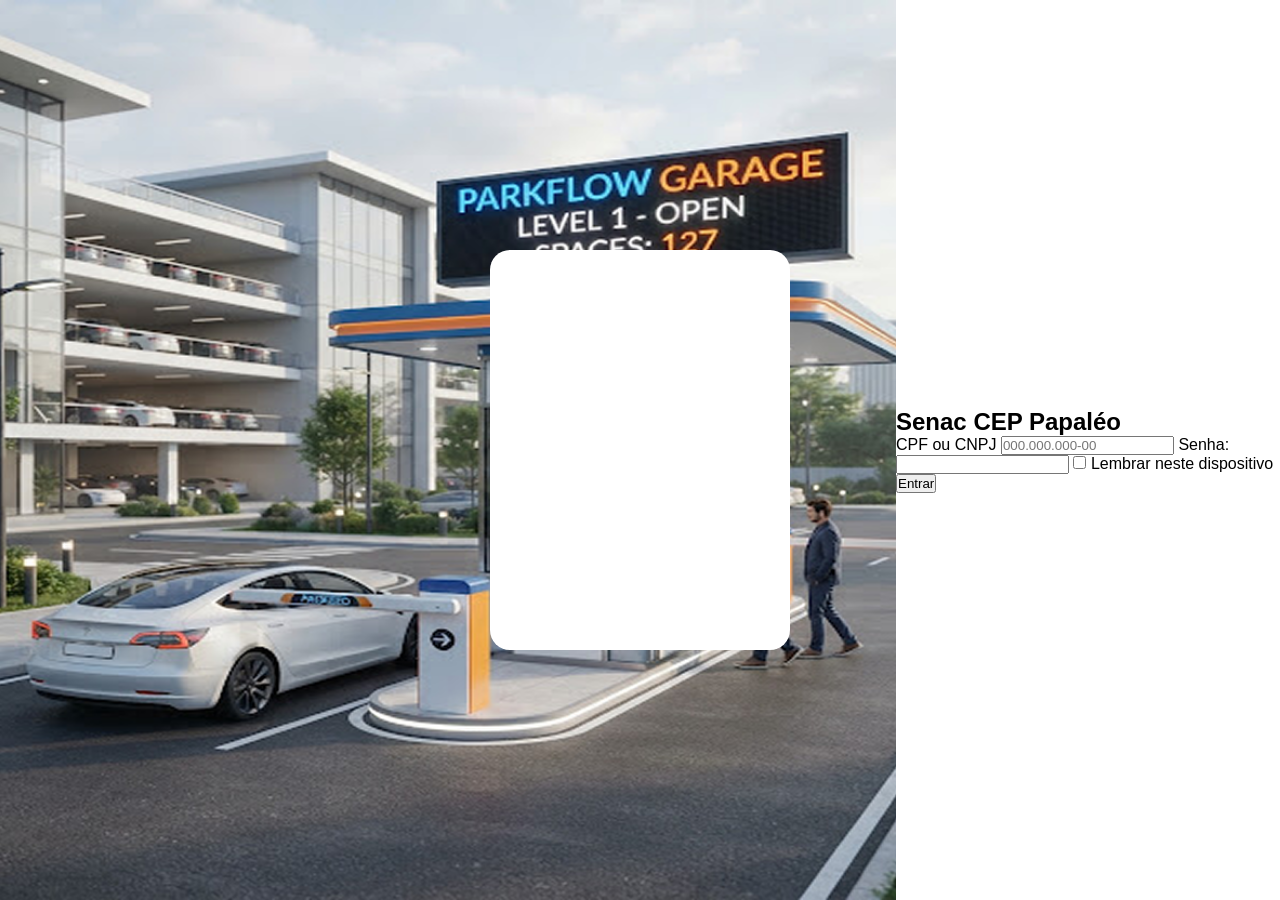
==== index.html @ 0b9b27b5 "okay" ====
<!DOCTYPE html>
<html lang="pt-br">
<head>
    <title>Estacionamento Senac</title>
    <meta charset="UTF-8">
    <meta name="viewport" content="width=device-width, initial-scale=1.0">
    <link rel="stylesheet" href="style.css">
</head>
<body>
    <div class="login-container">
        <img src="Assets - projeto estacionamento/Professional parking facility background.png" alt="FOTO DA TELA DE ACESSO" class="bg-imagem">

      <nav class="login-form-side">
            <div class="Senac-CEP-Papaléo">
                <h2>Senac CEP Papaléo</h2>
                <div class="box-login">
            </div>
            <form>
                    <label for="documento">CPF ou CNPJ</label>
                    <input type="text"  required placeholder="000.000.000-00">
                    <label for="Senha">Senha:</label>
                    <input type="password">
                
                    <input type="checkbox">
                    <span>Lembrar neste dispositivo</span>
                    <input type="submit" value="Entrar">
            </form>
        </nav>
    </div>
</body>
</html>
---- style.css ----
*{
    margin: 0;
    padding: 0;
    box-sizing: border-box;
    font-family: Arial, Helvetica, sans-serif;
    background-color: (255, 255, 255, 1);
}

.login-container {
    width: 100%;
    height: 100vh;
    display: flex;
    flex-direction: row;
}

.bg-imagem {
    width: 70%;
    height: 100vh;
    object-fit: cover;
}

.login-form-side{
    width: 30%;
    height: 100vh;
    background-color: #ffffff;

    display: flex;
    justify-content: center;
    align-items: center;
}
.box-login{
    width: 100%;
    max-width: 300px;
    height: 400px;
    background-color: #ffffff;
    position: absolute;
    top: 50%;
    left: 50%;
    transform: translate(-50%, -50%);
    padding: 20px;
    border-radius: 20px;
}
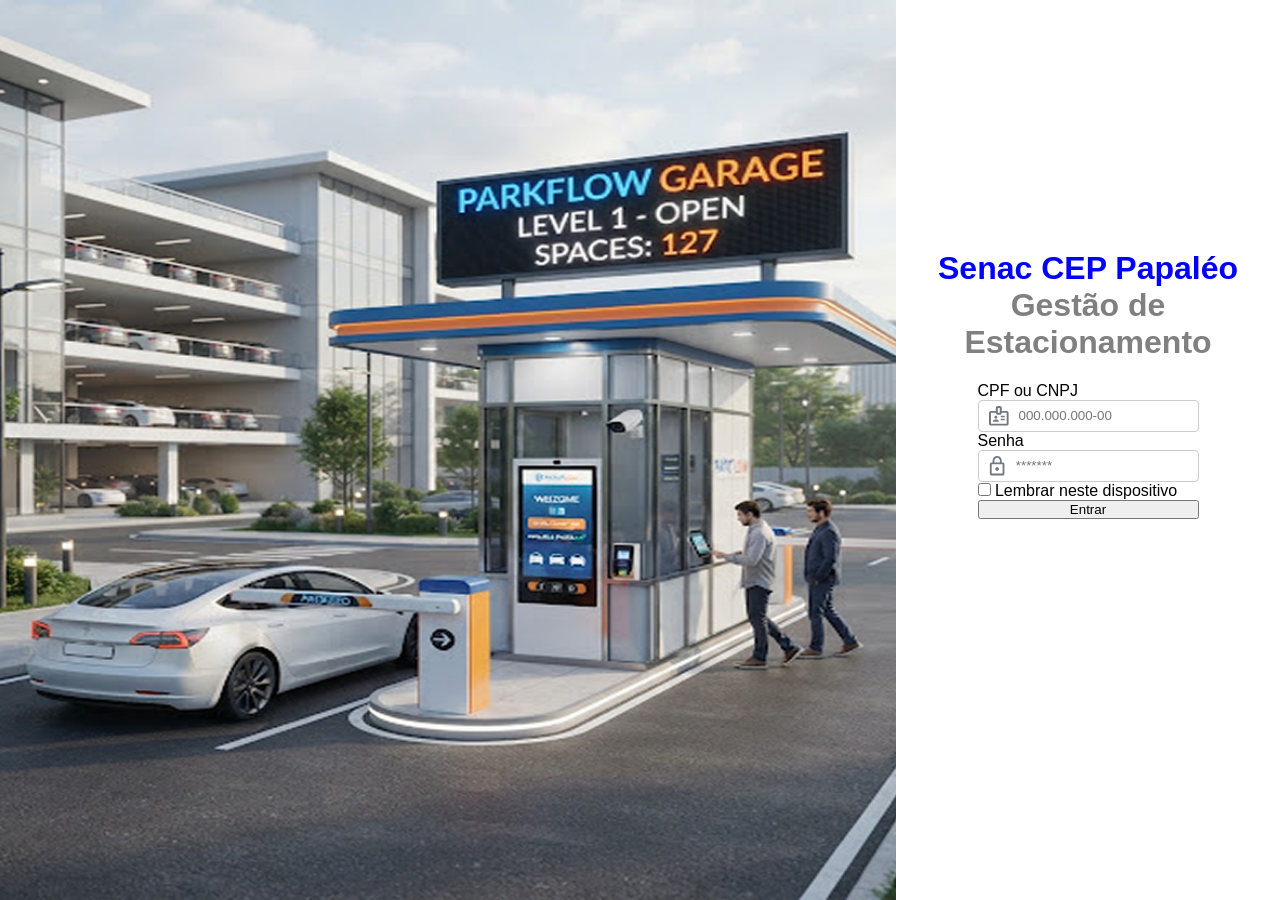
==== commit 132b910a: "estamos caminhando." ====
--- a/index.html
+++ b/index.html
@@ -5,28 +5,58 @@
     <meta charset="UTF-8">
     <meta name="viewport" content="width=device-width, initial-scale=1.0">
     <link rel="stylesheet" href="style.css">
+    <style>
+        body{
+            font: normal 16px Arial, Verdana, serif;
+        }
+    </style>
 </head>
 <body>
-    <div class="login-container">
-        <img src="Assets - projeto estacionamento/Professional parking facility background.png" alt="FOTO DA TELA DE ACESSO" class="bg-imagem">
+    <header>
+        <div class="login-container">
+        <img src="Assets - projeto estacionamento/Professional parking facility background.png" alt="fachada do estacionamento do Senac" class="bg-imagem">
+            <div class="text-information">
 
-      <nav class="login-form-side">
-            <div class="Senac-CEP-Papaléo">
-                <h2>Senac CEP Papaléo</h2>
-                <div class="box-login">
             </div>
-            <form>
+
+      <main class="login-form-side">
+            <div class="title-name">
+                <div class="texto-login"><h1>Senac CEP Papaléo</h1>
+                    <p class="subtitulo">Gestão de Estacionamento</p>
+                </div>
+            </div>
+                
+            <form action="" method="post">
+                <!--Campo Documento-->
+                <div class="input-container">
                     <label for="documento">CPF ou CNPJ</label>
-                    <input type="text"  required placeholder="000.000.000-00">
-                    <label for="Senha">Senha:</label>
-                    <input type="password">
-                
-                    <input type="checkbox">
-                    <span>Lembrar neste dispositivo</span>
-                    <input type="submit" value="Entrar">
+                    <div class="input-wrapper">
+                        <img src="Assets - projeto estacionamento/Icon-cracha.svg" alt="ícone de cadastro" class="input-icon">
+                        <input type="text" id="documento" placeholder="000.000.000-00" required>
+                    </div>
+                </div>
+
+                 <!--Campo Documento-->
+                <div class="input-container">
+                    <label for="senha">Senha</label>
+                    <div class="input-wrapper">
+                        <img src="Assets - projeto estacionamento/Icon-cadeado.svg" alt="ícone de cadeado(senha)" class="input-icon">
+                        <input type="password" id="senha" placeholder="*******" required>
+                    </div>
+                </div>
+
+                 <!--Campo Documento-->
+                <div class="remember-group">
+                    <input type="checkbox" id="lembrar" name="lembrar">
+                    <label for="lembrar">Lembrar neste dispositivo</label>
+                </div>
+
+                <button type="submit"> 
+                    Entrar
+                </button>
             </form>
-        </nav>
-    </div>
+    </header>
+      </main>
 </body>
 </html>
 
--- a/style.css
+++ b/style.css
@@ -2,9 +2,7 @@
 *{
     margin: 0;
     padding: 0;
-    box-sizing: border-box;
-    font-family: Arial, Helvetica, sans-serif;
-    background-color: (255, 255, 255, 1);
+    box-sizing: border-box; 
 }
 
 .login-container {
@@ -23,23 +21,61 @@
 .login-form-side{
     width: 30%;
     height: 100vh;
-    background-color: #ffffff;
-
+    background-color: #fff;
     display: flex;
     justify-content: center;
     align-items: center;
+
+    position: relative;
 }
-.box-login{
+
+form{
+    display: flex;
+    flex-direction: column;
+    gap: 40;
+}
+
+.input-wrapper{
     width: 100%;
-    max-width: 300px;
-    height: 400px;
-    background-color: #ffffff;
+    display: flex;
+    align-items: center;
+    border: 1px solid #ccc;
+    border-radius: 4px;
+    padding: 5px 10px;
+    background-color: #fff;
+}
+
+.input-icon{
+    width: 20px;
+    height: 20px;
+    margin-right: 10px;
+}
+
+.input-wrapper input{
+    border: none;
+    outline: none;
+    width: 100%;
+}
+
+.texto-login{
     position: absolute;
-    top: 50%;
-    left: 50%;
-    transform: translate(-50%, -50%);
-    padding: 20px;
-    border-radius: 20px;
+    top: 250px;
+    left: 0;
+    width: 100%;
+    color: blue;
+}
+
+.texto-login h1{
+    text-align: center;
+    margin: 0;
+}
+
+.title-name .subtitulo{
+    font-size: 2.0rem;
+    font-weight: 700;
+    color: grey;
+    text-align: center;
+    margin-top: 0;
 }
 
 
@@ -50,9 +86,3 @@
 
 
 
-
-
-
-
-
-
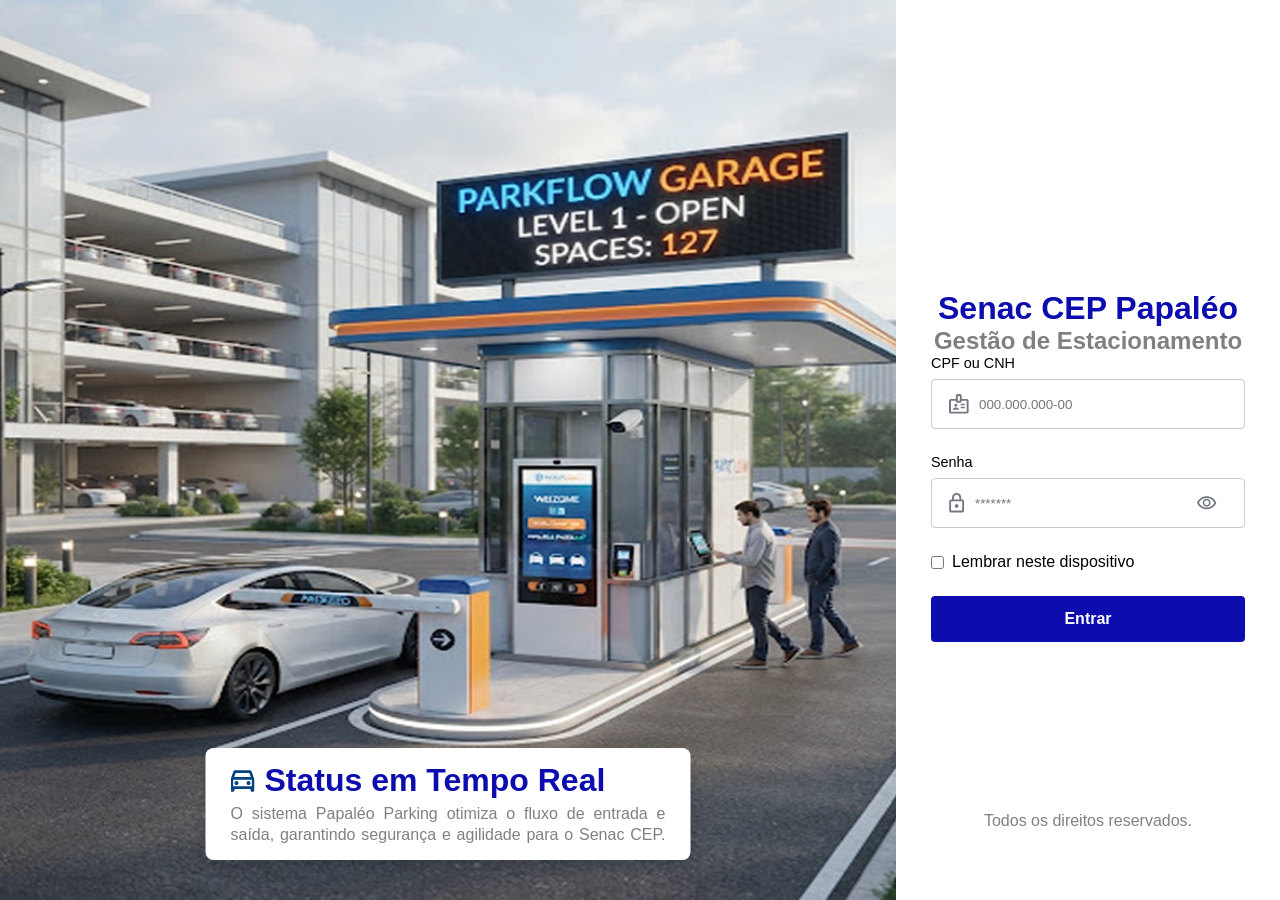
==== commit 2291e92c: "cara, acho que foi!" ====
--- a/index.html
+++ b/index.html
@@ -6,7 +6,7 @@
     <meta name="viewport" content="width=device-width, initial-scale=1.0">
     <link rel="stylesheet" href="style.css">
     <style>
-        body{
+        body {
             font: normal 16px Arial, Verdana, serif;
         }
     </style>
@@ -14,49 +14,67 @@
 <body>
     <header>
         <div class="login-container">
-        <img src="Assets - projeto estacionamento/Professional parking facility background.png" alt="fachada do estacionamento do Senac" class="bg-imagem">
-            <div class="text-information">
 
-            </div>
+            <!-- COLUNA DA ESQUERDA (70%) -->
+            <div class="imagem-wrapper">
+                <img src="Assets - projeto estacionamento/Professional parking facility background.png" alt="fachada do estacionamento do Senac" class="bg-imagem">
 
-      <main class="login-form-side">
-            <div class="title-name">
-                <div class="texto-login"><h1>Senac CEP Papaléo</h1>
-                    <p class="subtitulo">Gestão de Estacionamento</p>
+                <div class="texto-imagem">
+                    <h4>
+                        <img src="Assets - projeto estacionamento/Icon-carro.svg"alt="ícone de carrinho" class="icon-titulo">
+                        Status em Tempo Real</h4>
+                    <p>O sistema Papaléo Parking otimiza o fluxo de entrada e
+                    saída, garantindo segurança e agilidade para o Senac CEP.</p>
                 </div>
-            </div>
-                
-            <form action="" method="post">
-                <!--Campo Documento-->
-                <div class="input-container">
-                    <label for="documento">CPF ou CNPJ</label>
-                    <div class="input-wrapper">
-                        <img src="Assets - projeto estacionamento/Icon-cracha.svg" alt="ícone de cadastro" class="input-icon">
-                        <input type="text" id="documento" placeholder="000.000.000-00" required>
+            </div> <!-- 🌟 CORREÇÃO: Fecha a coluna da esquerda aqui -->
+
+            <!-- COLUNA DA DIREITA (30%) -->
+            <main class="login-form-side">
+                <div class="title-name">
+                    <div class="texto-login">
+                        <h1>Senac CEP Papaléo</h1>
+                        <p class="subtitulo">Gestão de Estacionamento</p>
                     </div>
                 </div>
+                    
+                <form action="" method="post">
+                    <!-- Campo Documento -->
+                    <div class="input-container">
+                        <label for="documento">CPF ou CNH</label>
+                        <div class="input-wrapper">
+                            <img src="Assets - projeto estacionamento/Icon-cracha.svg" alt="ícone de cadastro" class="input-icon">
+                            <input type="text" id="documento" placeholder="000.000.000-00" required>
+                        </div>
+                    </div>
 
-                 <!--Campo Documento-->
-                <div class="input-container">
-                    <label for="senha">Senha</label>
-                    <div class="input-wrapper">
-                        <img src="Assets - projeto estacionamento/Icon-cadeado.svg" alt="ícone de cadeado(senha)" class="input-icon">
-                        <input type="password" id="senha" placeholder="*******" required>
+                    <!-- Campo Senha -->
+                    <div class="input-container">
+                        <label for="senha">Senha</label>
+                        <div class="input-wrapper">
+                            <img src="Assets - projeto estacionamento/Icon-cadeado.svg" alt="ícone de cadeado(senha)" class="input-icon">
+                            <input type="password" id="senha" placeholder="*******" required>
+                            <img src="Assets - projeto estacionamento/Icon-eye.svg" alt="ícone de visibilidade(senha)" class="input-icon">
+                        </div>
+                    </div>
+
+                    <!-- Campo Lembrar -->
+                    <div class="remember-group">
+                        <input type="checkbox" id="lembrar" name="lembrar">
+                        <label for="lembrar">Lembrar neste dispositivo</label>
+                    </div>
+
+                    <button type="submit">Entrar</button>
+                </form>
+
+                
+                <div class="text-information">
+                    <div class="texto-final">
+                        <p>Todos os direitos reservados.</p>
                     </div>
                 </div>
+            </main>
 
-                 <!--Campo Documento-->
-                <div class="remember-group">
-                    <input type="checkbox" id="lembrar" name="lembrar">
-                    <label for="lembrar">Lembrar neste dispositivo</label>
-                </div>
-
-                <button type="submit"> 
-                    Entrar
-                </button>
-            </form>
-    </header>
-      </main>
+        </div> <!-- 🌟 CORREÇÃO: Fecha a login-container -->
+    </header> <!-- 🌟 CORREÇÃO: Fecha a header por último -->
 </body>
 </html>
-
--- a/style.css
+++ b/style.css
@@ -1,3 +1,9 @@
+:root {--cor-primaria: rgb(13, 13, 175);
+    --cor-primaria-hover: darkblue;
+    --cor-texto-secundario: gray;
+    --cor-branca: #ffffff;
+    --cor-borda-input: #ccc;
+}
 
 *{
     margin: 0;
@@ -12,37 +18,98 @@
     flex-direction: row;
 }
 
+.imagem-wrapper{
+    position: relative;
+    width: 70%;
+    height: 100vh;
+    flex-shrink: 0;
+}
+
 .bg-imagem {
-    width: 70%;
+    width: 100%;
     height: 100vh;
     object-fit: cover;
+    display: block;
+}
+
+.texto-imagem{
+    position: absolute;
+    bottom: 40px;
+    left: 50%;
+    transform: translateX(-50%);
+    text-align: center;
+    z-index: 10;
+    background-color: var(--cor-branca);
+    padding: 14px 25px;
+    border-radius: 8px;
+    box-shadow: 0 4px 15px rgba(0, 0, 0, 0.2);
+
+    width: 80%;
+    max-width: 485px;
+}
+
+.texto-imagem h4{
+    margin: 0 0 5px 0;
+    font-size: 2.0rem;
+    color: var(--cor-primaria);
+
+    display: flex;
+    align-items: center;
+    justify-content: flex-start;
+    width: 100%;
+    gap: 10px;
+}
+
+.texto-imagem p{
+    margin: 4px 0 0 0;
+    color: var(--cor-texto-secundario);
+    text-align: justify;
+    text-align-last: justify;
+    width: 100%;
+
+    font-size: 1.0rem;
+    line-height: 1.3;
 }
 
 .login-form-side{
     width: 30%;
     height: 100vh;
-    background-color: #fff;
-    display: flex;
-    justify-content: center;
-    align-items: center;
-
+    background-color: var(--cor-branca);
+    display: flex;
+    justify-content: space-between;
+    flex-direction: column;
+    align-items: center;
     position: relative;
+    padding: 40px 35px ;
 }
 
 form{
     display: flex;
     flex-direction: column;
-    gap: 40;
+    gap: 25px;
+    width: 100%;
+}
+
+.input-container{
+    width: 100%;
+    display: flex;
+    flex-direction: column;
+    gap: 8px;
+}
+
+.input-container label{
+    font-size: 0.9rem;
+    font-weight: 500;
 }
 
 .input-wrapper{
     width: 100%;
     display: flex;
     align-items: center;
-    border: 1px solid #ccc;
+    border: 1px solid var(--cor-borda-input);
     border-radius: 4px;
-    padding: 5px 10px;
-    background-color: #fff;
+    padding: 14px 17px;
+    background-color: var(--cor-branca);
 }
 
 .input-icon{
@@ -58,11 +125,9 @@
 }
 
 .texto-login{
-    position: absolute;
-    top: 250px;
-    left: 0;
-    width: 100%;
-    color: blue;
+    width: 100%;
+    color: var(--cor-primaria);
+    text-align: center;
 }
 
 .texto-login h1{
@@ -70,19 +135,72 @@
     margin: 0;
 }
 
+.title-name{
+    margin-top: 250px;
+    width: 100%;
+}
+
 .title-name .subtitulo{
-    font-size: 2.0rem;
+    font-size: 1.5rem;
     font-weight: 700;
-    color: grey;
+    color: var(--cor-texto-secundario);
     text-align: center;
     margin-top: 0;
 }
 
-
-
-
-
-
-
-
-
+button[type="submit"]{
+    width: 100%;
+    padding: 14px;
+    background-color: var(--cor-primaria);
+    color: var(--cor-branca);
+    border: none;
+    border-radius: 4px;
+    font-size: 1rem;
+    font-weight: bold;
+    cursor: pointer;
+}
+
+button[type="submit"]:hover{
+    background-color: var(--cor-primaria-hover);
+}
+
+.text-information {
+    margin-top: auto;
+    margin-bottom: 30px;
+    width: 100%;
+    display: flex;
+    justify-content: center;
+    align-items: center;
+    color: var(--cor-texto-secundario);
+}
+
+.remember-group{
+    width: 100%;
+    display: flex;
+    align-items: center;
+    gap: 8px;
+}
+
+.icon-titulo{
+    width: 24px;
+    height: 24px;
+}
+@media (max-width: 768px){
+    .login-container {
+        flex-direction: column;
+    }
+    .imagem-wrapper,
+    .login-form-side{
+        width: 100%;
+    }
+}
+
+
+
+
+
+
+
+
+
+
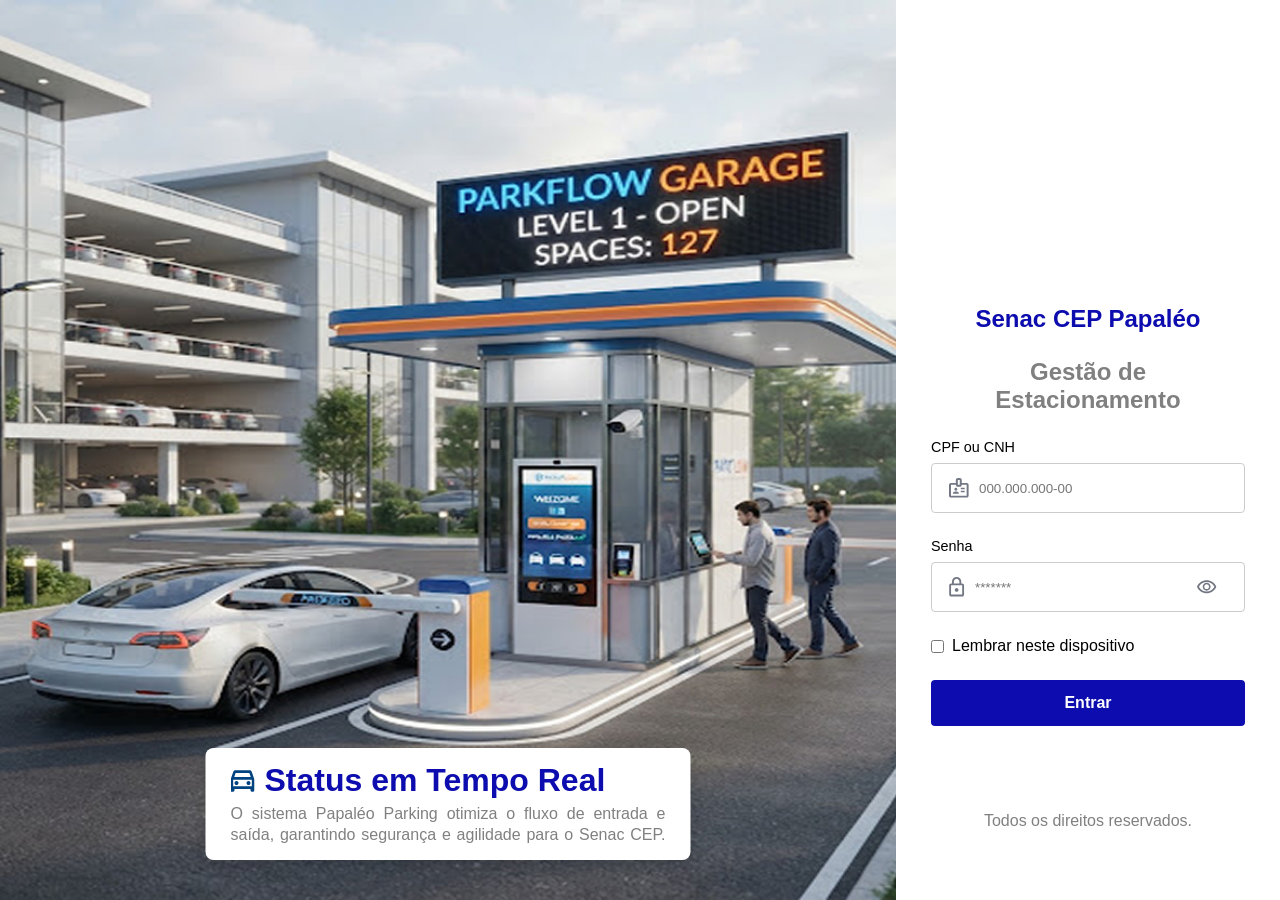
==== commit 0eea2144: "okay, estruturamento (boas-práticas)" ====
--- a/index.html
+++ b/index.html
@@ -12,24 +12,23 @@
     </style>
 </head>
 <body>
-    <header>
-        <div class="login-container">
+    <main class="login-container">
 
             <!-- COLUNA DA ESQUERDA (70%) -->
-            <div class="imagem-wrapper">
+            <aside class="imagem-wrapper">
                 <img src="Assets - projeto estacionamento/Professional parking facility background.png" alt="fachada do estacionamento do Senac" class="bg-imagem">
 
                 <div class="texto-imagem">
-                    <h4>
-                        <img src="Assets - projeto estacionamento/Icon-carro.svg"alt="ícone de carrinho" class="icon-titulo">
-                        Status em Tempo Real</h4>
+                    <h2>
+                        <img src="Assets - projeto estacionamento/Icon-carro.svg" alt="ícone de carrinho" class="icon-titulo">
+                        Status em Tempo Real</h2>
                     <p>O sistema Papaléo Parking otimiza o fluxo de entrada e
                     saída, garantindo segurança e agilidade para o Senac CEP.</p>
                 </div>
-            </div> <!-- 🌟 CORREÇÃO: Fecha a coluna da esquerda aqui -->
+            </aside> <!-- 🌟 CORREÇÃO: Fecha a coluna da esquerda aqui -->
 
             <!-- COLUNA DA DIREITA (30%) -->
-            <main class="login-form-side">
+            <section class="login-form-side">
                 <div class="title-name">
                     <div class="texto-login">
                         <h1>Senac CEP Papaléo</h1>
@@ -67,14 +66,12 @@
                 </form>
 
                 
-                <div class="text-information">
+                <footer class="text-information">
                     <div class="texto-final">
                         <p>Todos os direitos reservados.</p>
                     </div>
-                </div>
-            </main>
-
-        </div> <!-- 🌟 CORREÇÃO: Fecha a login-container -->
-    </header> <!-- 🌟 CORREÇÃO: Fecha a header por último -->
+                </footer>
+            </section>
+    </main> <!-- 🌟 CORREÇÃO: Fecha a main por último -->
 </body>
 </html>
--- a/style.css
+++ b/style.css
@@ -48,7 +48,7 @@
     max-width: 485px;
 }
 
-.texto-imagem h4{
+.texto-imagem h2{
     margin: 0 0 5px 0;
     font-size: 2.0rem;
     color: var(--cor-primaria);
@@ -132,7 +132,7 @@
 
 .texto-login h1{
     text-align: center;
-    margin: 0;
+    margin: 15px;
 }
 
 .title-name{
@@ -146,6 +146,7 @@
     color: var(--cor-texto-secundario);
     text-align: center;
     margin-top: 0;
+    margin: 25px;
 }
 
 button[type="submit"]{
@@ -189,18 +190,23 @@
     .login-container {
         flex-direction: column;
     }
-    .imagem-wrapper,
+
     .login-form-side{
-        width: 100%;
+        width: 30%;
     }
-}
-
-
-
-
-
-
-
-
-
-
+    
+    .imagem-wrapper{
+        width: 70%;
+    }
+
+}
+
+
+
+
+
+
+
+
+
+
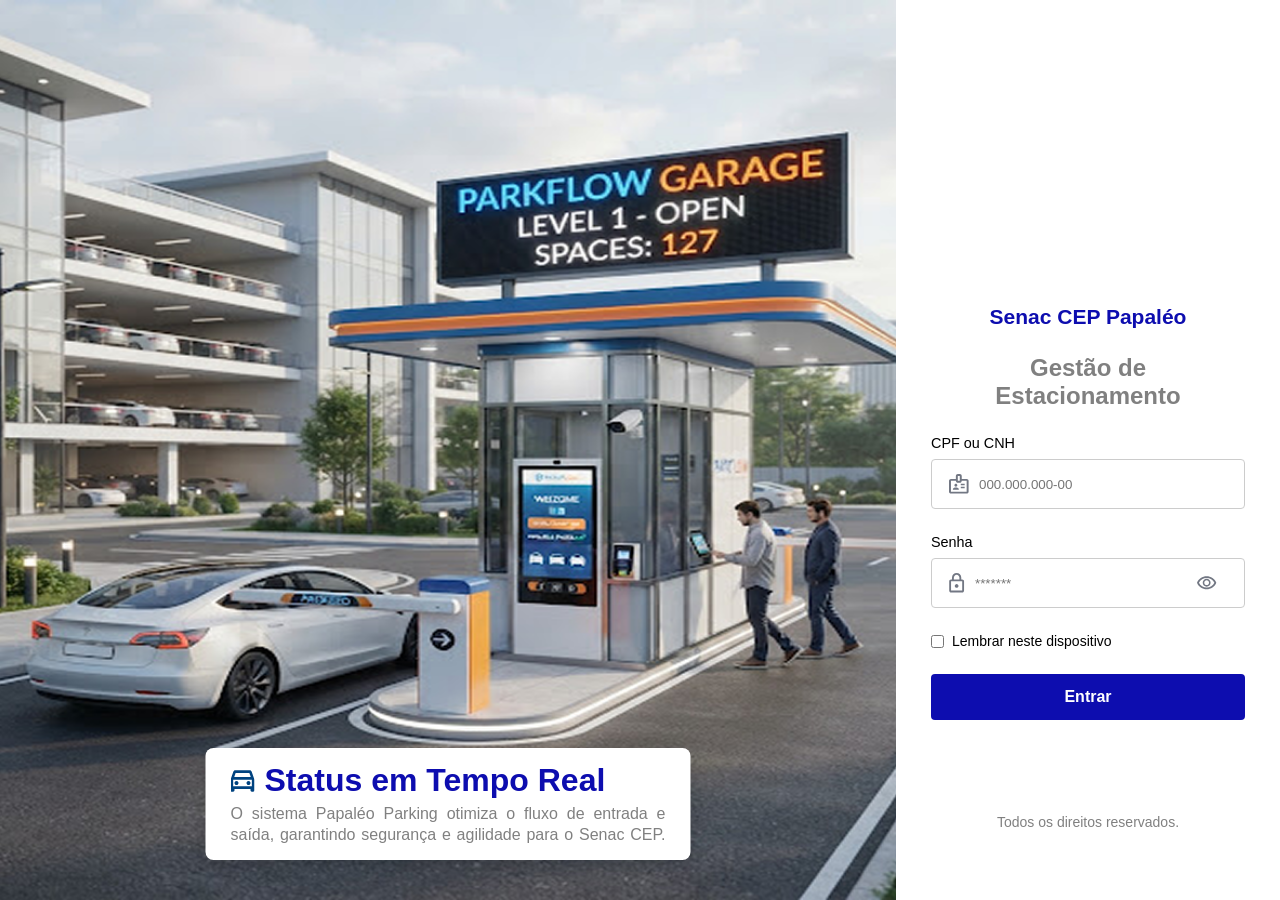
==== commit 9cd78e9f: "Update index.html" ====
--- a/index.html
+++ b/index.html
@@ -7,7 +7,7 @@
     <link rel="stylesheet" href="style.css">
     <style>
         body {
-            font: normal 16px Arial, Verdana, serif;
+            font: normal 14px Arial, Verdana, serif;
         }
     </style>
 </head>
--- a/style.css
+++ b/style.css
@@ -185,28 +185,61 @@
 .icon-titulo{
     width: 24px;
     height: 24px;
+
+    /*Para telas maiores, tentando entender como configurar e os porquês*/
 }
 @media (max-width: 768px){
     .login-container {
-        flex-direction: column;
+        flex-direction: row;
+        height: 100vh;
+    }
+    
+    .imagem-wrapper{
+        display: block;
+        width: 70%;
+        height: 100vh;
     }
 
     .login-form-side{
         width: 30%;
-    }
-    
-    .imagem-wrapper{
-        width: 70%;
-    }
-
-}
-
-
-
-
-
-
-
-
-
-
+        height: 100vh;
+        padding: 40px 35px;
+
+        display: flex;
+        flex-direction: column;
+        justify-content: center;
+        align-items: center;
+        gap: 30px;
+    }
+
+    .title-name{
+        margin-top: 0;
+        width: 100%;
+    }
+
+    .texto-login h1{
+        font-size: 2rem;
+        margin: 0 0 10px 0;
+    }
+
+    .title-name .subtitulo{
+        font-size: 1.2rem;
+        margin: 0;
+    }
+
+    .text-information{
+        margin-top: auto;
+        margin-bottom: 0;
+
+    }
+}
+
+
+
+
+
+
+
+
+
+
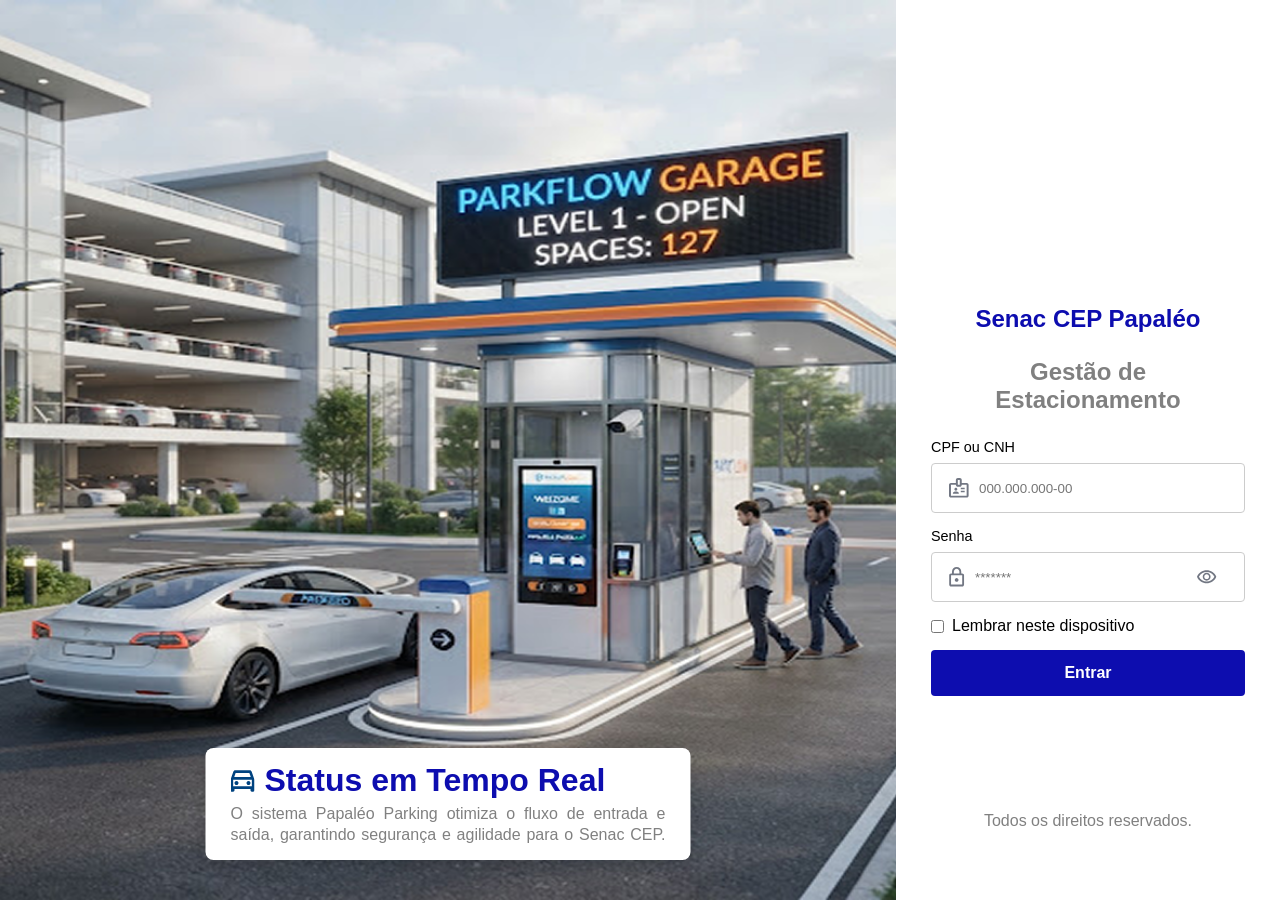
==== commit 941d1327: "okay" ====
--- a/index.html
+++ b/index.html
@@ -5,15 +5,13 @@
     <meta charset="UTF-8">
     <meta name="viewport" content="width=device-width, initial-scale=1.0">
     <link rel="stylesheet" href="style.css">
-    <style>
-        body {
-            font: normal 14px Arial, Verdana, serif;
-        }
-    </style>
+    <link rel="stylesheet" href="menu.css">
+    <link rel="preconnect" href="https://fonts.googleapis.com">
+    <link rel="preconnect" href="https://fonts.gstatic.com" crossorigin>
+    <link href="https://fonts.googleapis.com/css2?family=Jockey+One&display=swap" rel="stylesheet">
 </head>
 <body>
     <main class="login-container">
-
             <!-- COLUNA DA ESQUERDA (70%) -->
             <aside class="imagem-wrapper">
                 <img src="Assets - projeto estacionamento/Professional parking facility background.png" alt="fachada do estacionamento do Senac" class="bg-imagem">
@@ -25,8 +23,7 @@
                     <p>O sistema Papaléo Parking otimiza o fluxo de entrada e
                     saída, garantindo segurança e agilidade para o Senac CEP.</p>
                 </div>
-            </aside> <!-- 🌟 CORREÇÃO: Fecha a coluna da esquerda aqui -->
-
+            </aside> 
             <!-- COLUNA DA DIREITA (30%) -->
             <section class="login-form-side">
                 <div class="title-name">
@@ -72,6 +69,6 @@
                     </div>
                 </footer>
             </section>
-    </main> <!-- 🌟 CORREÇÃO: Fecha a main por último -->
+    </main> 
 </body>
 </html>
--- a/style.css
+++ b/style.css
@@ -86,7 +86,7 @@
 form{
     display: flex;
     flex-direction: column;
-    gap: 25px;
+    gap: 15px;
     width: 100%;
 }
 
@@ -188,28 +188,23 @@
 
     /*Para telas maiores, tentando entender como configurar e os porquês*/
 }
-@media (max-width: 768px){
+@media (max-width: 769px){
     .login-container {
-        flex-direction: row;
+        flex-direction: column;
+        height: auto;
         height: 100vh;
     }
     
     .imagem-wrapper{
-        display: block;
-        width: 70%;
-        height: 100vh;
+        display: none;
     }
 
     .login-form-side{
-        width: 30%;
-        height: 100vh;
-        padding: 40px 35px;
-
-        display: flex;
-        flex-direction: column;
+        width: 100%;
+        min-height: 100vh;
+        padding: 30px 20px;
         justify-content: center;
-        align-items: center;
-        gap: 30px;
+        gap: 20px;
     }
 
     .title-name{
@@ -218,17 +213,17 @@
     }
 
     .texto-login h1{
-        font-size: 2rem;
-        margin: 0 0 10px 0;
+        font-size: 1.5rem;
+        margin: 0;
     }
 
     .title-name .subtitulo{
-        font-size: 1.2rem;
+        font-size: 1rem;
         margin: 0;
     }
 
     .text-information{
-        margin-top: auto;
+        margin-top: 20px;
         margin-bottom: 0;
 
     }
--- a/menu.css
+++ b/menu.css
@@ -0,0 +1,279 @@
+:root {
+  --cor-primaria-rgb: rgb(13, 13, 175);
+  --cor-secundario: gray;
+  --cor-branca: #ffffff;
+  --cursor-ativo: rgb(10, 149, 241);
+  --cor-icon-sair: red;
+}
+
+* {
+  margin: 0;
+  padding: 0;
+  box-sizing: border-box;
+}
+
+html, body {
+  height: 100vh;
+  background-color: var(--cor-branca);
+  font-family: sans-serif;
+  overflow: hidden; /* Evita rolagem na página inteira no monitor */
+}
+
+/* CABEÇALHO (HEADER) */
+header {
+  display: flex;
+  flex-direction: row; 
+  align-items: center;
+  justify-content: flex-end;
+  position: absolute;
+  top: 0;
+  right: 0;
+  width: calc(100% - 225px); /* Desconta a largura da barra lateral */
+  height: 60px;
+  padding: 0 40px;
+  background-color: var(--cor-branca);
+  border-bottom: 2px solid var(--cor-secundario);
+  z-index: 10;
+}
+
+.perfil-do-administrador {
+  display: flex;
+  flex-direction: row;
+  align-items: center;
+  gap: 8px;
+}
+
+.icon-perfil-do-administrador {
+  order: 2;
+}
+
+.info-administrador {
+  display: flex;
+  flex-direction: column;
+  order: 1;
+}
+
+.titulo-admin {
+  font-size: 16px;
+}
+
+.cargo-admin {
+  display: flex;
+  margin-left: auto;
+  color: grey
+}
+
+.barra-vertical-do-administrador {
+  height: 30px;
+  display: flex;
+  justify-content: flex-end;
+  border-left: 1.5px solid var(--cor-secundario);
+  padding: 15px;
+}
+
+.icon-apresentacao{
+  display: inline-flex;
+  flex-direction: row;
+  align-items: center;
+  gap: 12px;
+  margin: 20px;
+  width: 100%;
+}
+
+.apresentacao{
+  display: flex;
+  flex-direction: column;
+  justify-content: flex-end;
+  margin: 0;
+  padding: 0;
+}
+
+.nome-titulo{
+  color: var(--cor-primaria-rgb);
+  margin: 0;
+  font-size: 1.0rem;
+  font-weight: bolder;
+  line-height: 1;
+  margin: 0;
+  padding: 0;
+  display: block;
+}
+
+.text-subtitule{
+  margin: 4px 0 0 0;
+  font-size:x-small;
+  color: grey;
+}
+
+.balao-icon{
+  display: inline-flex;
+  justify-content: center;
+  align-items: center;
+  background-color: var(--cor-primaria-rgb);
+  border: 2px solid var(--cor-primaria-rgb);
+  border-radius: 4px;
+  padding: 10px;
+  flex-shrink: 0;
+}
+.icon-de-apresentacao {
+  filter: brightness(0) invert(1); /* Correção da imagem: Força o ícone escuro a ficar branco puro */
+  width: 24px;  /* Ajuste de tamanho padrão para ícones de tela */
+  height: 24px;
+  display: block;
+}
+
+
+/* MENU LATERAL (SIDEBAR) */
+nav.menu-lateral {
+  width: 225px;
+  height: 100vh;
+  position: fixed;
+  top: 0;
+  left: 0;
+  background-color: var(--cor-branca);
+  border-right: 2px solid var(--cor-secundario);
+  padding: 0 0 0 0;
+  display: flex;
+  flex-direction: column;
+}
+
+ul {
+  list-style-type: none;
+  display: flex;
+  flex-direction: column;
+  gap: 10px;
+  line-height: 20px;
+  height: 100%;
+}
+
+ul li.item-menu {
+  display: flex;
+  flex-direction: row;
+  align-items: center;
+  transition: 0.2s;
+  border-radius: 4px;
+}
+
+ul li.item-menu:hover {
+  background: var(--cursor-ativo);
+}
+
+ul li.item-menu a {
+  display: flex;
+  flex-direction: row;
+  align-items: center;
+  text-decoration: none;
+  color: var(--cor-secundario);
+  padding: 10px;
+  line-height: 20px;
+}
+
+ul li.item-menu a .txt-link {
+  margin-left: 20px;
+}
+
+.conteudo-item {
+  display: flex;
+  align-items: center;
+}
+
+.icon-menu {
+  display: inline-block;
+  width: 22px;
+  height: 22px;
+  background-color: gray;
+
+  -webkit-mask-repeat: no-repeat;
+  mask-repeat: no-repeat;
+  -webkit-mask-position: center;
+  mask-position: center;
+  -webkit-mask-size: contain;
+  mask-size: contain;
+}
+
+/* Ícones Mapeados */
+.Icon-dashboard {
+  -webkit-mask-image: url("Assets - projeto estacionamento/Icon-dashboard.svg");
+  mask-image: url("Assets - projeto estacionamento/Icon-dashboard.svg");
+}
+
+.Icon-consultar-usuarios {
+  -webkit-mask-image: url("Assets - projeto estacionamento/Icon-consultar-usuarios.svg");
+  mask-image: url("Assets - projeto estacionamento/Icon-consultar-usuarios.svg");
+}
+
+.Icon-registrar-entradas-e-saidas {
+  -webkit-mask-image: url("Assets - projeto estacionamento/Icon-registrar-entradas-e-saidas.svg");
+  mask-image: url("Assets - projeto estacionamento/Icon-registrar-entradas-e-saidas.svg");
+}
+
+.Icon-cadastro-rapido {
+  -webkit-mask-image: url("Assets - projeto estacionamento/Icon-cadastro-rapido.svg");
+  mask-image: url("Assets - projeto estacionamento/Icon-cadastro-rapido.svg");
+}
+
+.Icon-historico {
+  -webkit-mask-image: url("Assets - projeto estacionamento/Icon-historico.svg");
+  mask-image: url("Assets - projeto estacionamento/Icon-historico.svg");
+}
+
+.Icon-alertas {
+  -webkit-mask-image: url("Assets - projeto estacionamento/Icon-alertas.svg");
+  mask-image: url("Assets - projeto estacionamento/Icon-alertas.svg");
+}
+
+.Icon-sair {
+  -webkit-mask-image: url("Assets - projeto estacionamento/Icon-sair.svg");
+  mask-image: url("Assets - projeto estacionamento/Icon-sair.svg");
+  background-color: var(--cor-icon-sair);
+}
+
+/* Rodapé do Menu (Barra + Botão Sair) */
+.container-rodape {
+  margin-top: auto;
+  padding-bottom: 20px;
+  display: flex;
+  flex-direction: column;
+  gap: 15px;
+  width: 100%;
+}
+
+.barra-sair {
+  width: 95%;
+  border-top: 2px solid var(--cor-secundario);
+}
+
+.link-sair {
+  display: flex;
+  flex-direction: row;
+  align-items: center;
+  gap: 30px;
+  color: var(--cor-icon-sair);
+  text-decoration: none;
+  padding: 10px;
+  border-radius: 4px;
+  transition: 0.2s;
+  cursor: pointer;
+}
+
+.link-sair:hover {
+  background: var(--cursor-ativo);
+}
+
+/* ÁREA DO CONTEÚDO PRINCIPAL (ONDE VOCÊ VAI TRABALHAR AGORA) */
+.conteudo-principal {
+  margin-left: 225px; /* Abre espaço exato para não ficar atrás do menu fixed */
+  padding-top: 80px;  /* Descola do header que está com position absolute */
+  padding-left: 40px;
+  padding-right: 40px;
+  height: 100vh;
+  overflow-y: auto;   /* Habilita rolagem apenas no conteúdo se a tabela for grande */
+}
+
+.conteudo-principal h1{
+  font-size: 2.5rem;
+}
+
+.conteudo-principal p{
+  font-size: 1.0rem;
+}
